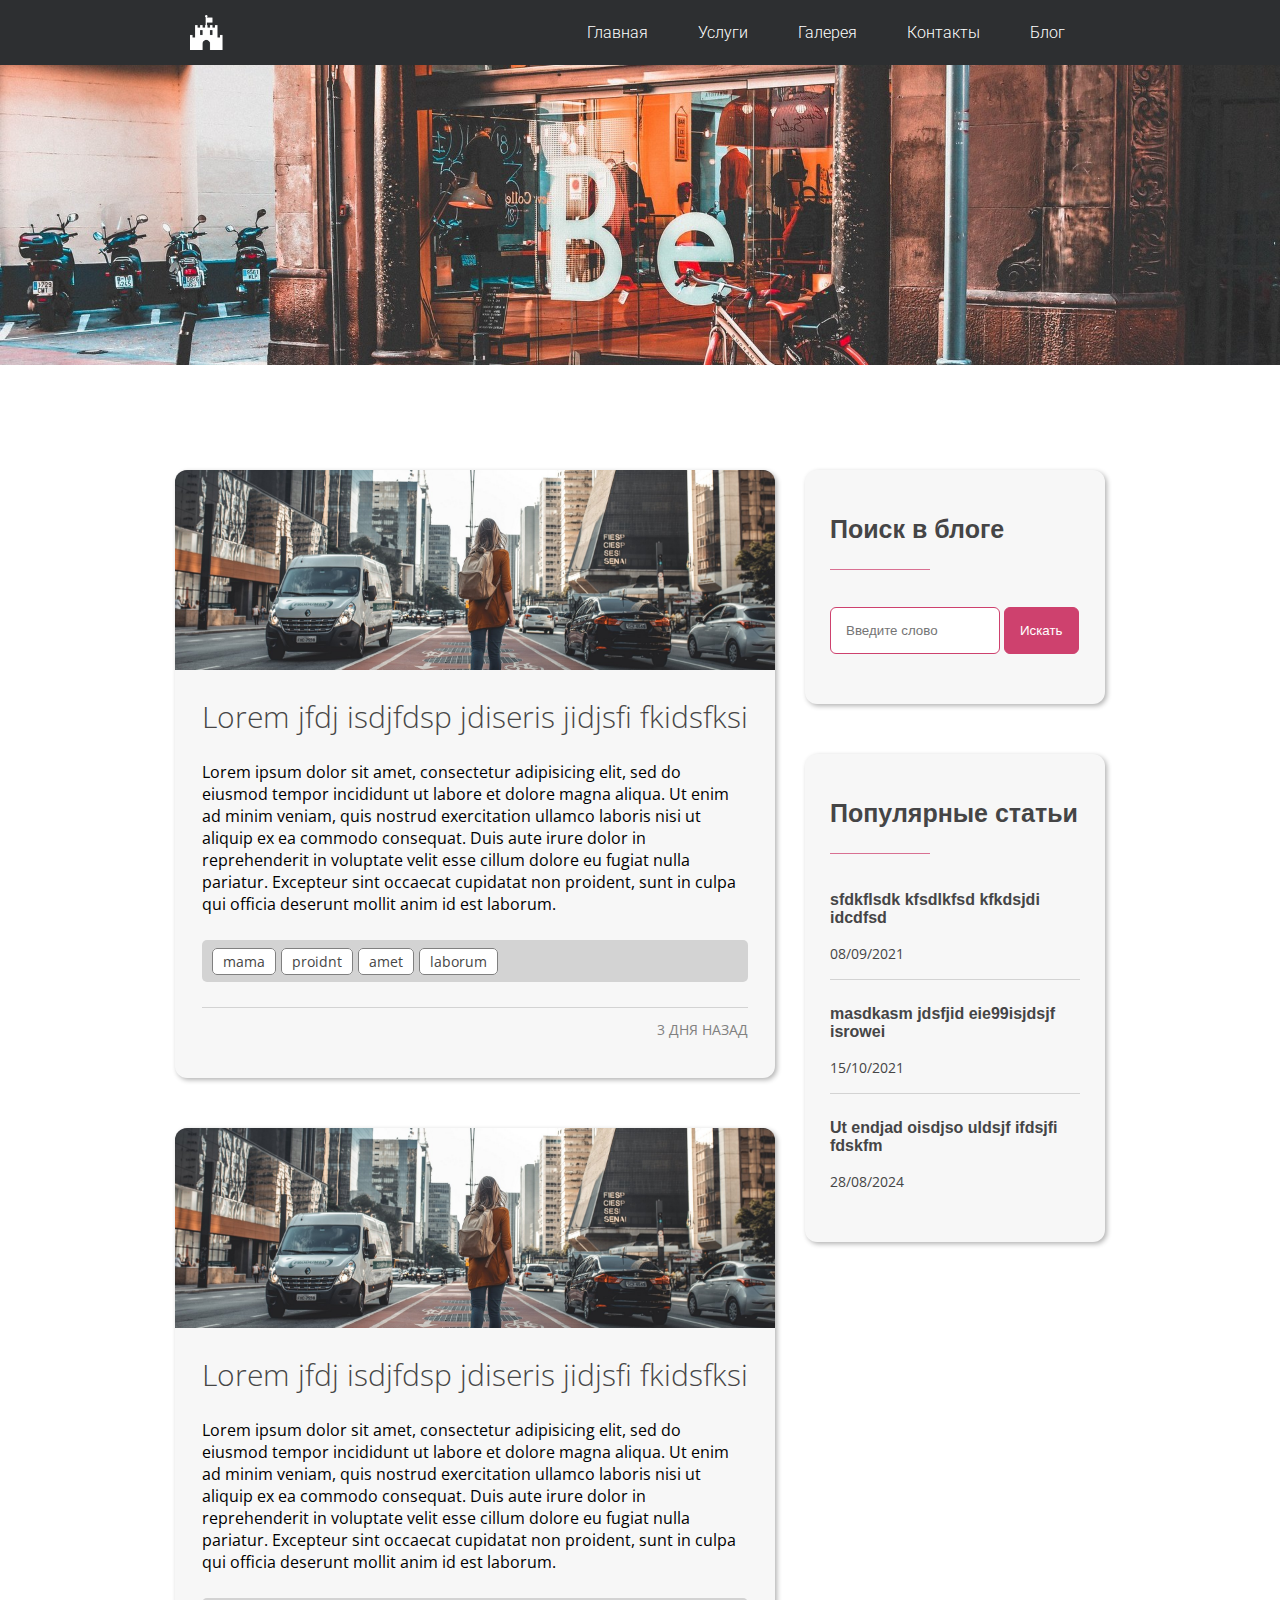
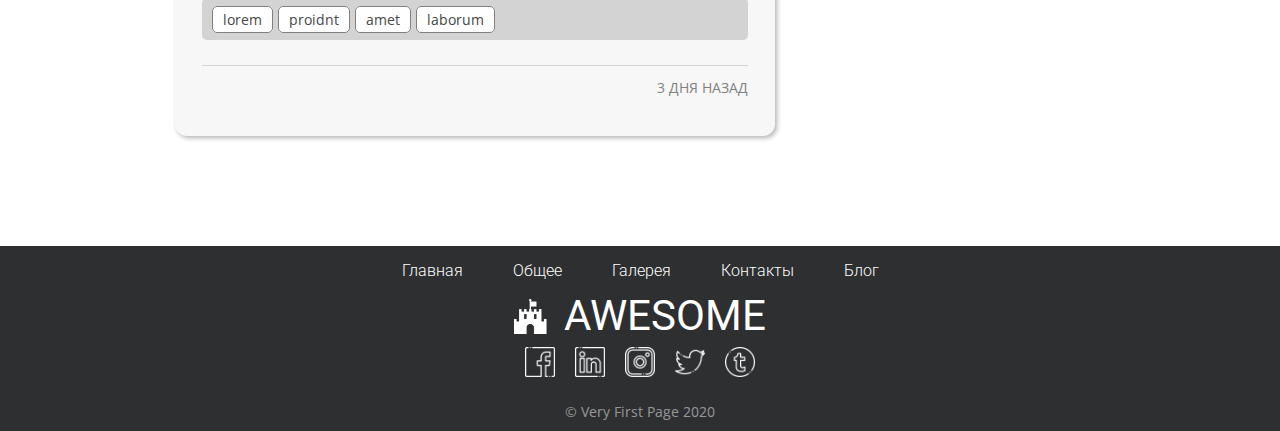
==== blog.html @ 2f08e131 "Первый коммит в проекте" ====
<!DOCTYPE html>
<html lang="ru" dir="ltr">
  <head>
    <meta charset="UTF-8">
    <title>First Document</title>
    <link rel="stylesheet" type="text/css" href="css/style.css">
    <link rel="stylesheet" type="text/css" href="css/fonts.css">
    <link rel="stylesheet" type="text/css" href="css/blog.css">
    <link href="https://fonts.googleapis.com/css?family=Roboto:300,400,500&display=swap&subset=cyrillic" rel="stylesheet">
    <script src="js/script.js"></script>
    <meta name="viewport" content="width=device-width, initial-scale=1">
    <script src="https://code.jquery.com/jquery-3.5.1.min.js"></script>
    <script src="js/script.js"></script>
    <script src="js/popup.js"></script>
    <script src="js/blog.js"></script>
  </head>
  <body>
    <header>
      <nav id="myTopnav">
        <img src="img/fort-icon.png" alt="Логотип сайта">
        <ul>
          <li><a href="index.html" class="menu-element" title="На главную">Главная</a></li>
          <li><a href="#services" class="menu-element" data-link="services" title="Об услугах">Услуги</a></li>
          <li><a href="gallery.html" class="menu-element" title="Фотогалерея">Галерея</a></li>
          <li><a href="contacts.html" class="menu-element" title="Контактные данные">Контакты</a></li>
          <li><a href="blog.html" class="menu-element" title="Блог">Блог</a></li>
        </ul>
        <div id="hamburger" class="icon">&#9776;</div>
      </nav>
    </header>
    <main>
      <section id="top">
        <img class="top-image" src="img/01.jpg" alt="Обложка страницы">
      </section>
      <article class="blog-article">
        <div class="blog-container">
          <section class="blog-card">
            <div class="blog-header">
              <div class="blog-cover">
              </div>
            </div>
            <div class="blog-body">
              <div class="blog-title">
                <h2>Lorem jfdj isdjfdsp jdiseris jidjsfi fkidsfksi</h2>
              </div>
              <div class="blog-text">
                <p>Lorem ipsum dolor sit amet, consectetur adipisicing elit, sed do eiusmod tempor incididunt ut labore et dolore magna
                  aliqua. Ut enim ad minim veniam, quis nostrud exercitation
                  ullamco laboris nisi ut aliquip ex ea commodo consequat.
                  Duis aute irure dolor in reprehenderit in voluptate velit esse cillum dolore eu fugiat nulla pariatur. Excepteur sint occaecat cupidatat non proident,
                  sunt in culpa qui officia deserunt mollit anim id est laborum.</p>
              </div>
              <div class="blog-tags">
                <ul>
                  <li><a href="#">mama</a></li>
                  <li><a href="#">proidnt</a></li>
                  <li><a href="#">amet</a></li>
                  <li><a href="#">laborum</a></li>
                </ul>
              </div>
              <div class="blog-footer">
                <div class="blog-published-date">
                  3 дня назад
                </div>
              </div>
            </div>
          </section>
          <section class="blog-card">
            <div class="blog-header">
              <div class="blog-cover">
              </div>
            </div>
            <div class="blog-body">
              <div class="blog-title">
                <h2>Lorem jfdj isdjfdsp jdiseris jidjsfi fkidsfksi</h2>
              </div>
              <div class="blog-text">
                <p>Lorem ipsum dolor sit amet, consectetur adipisicing elit, sed do eiusmod tempor incididunt ut labore et dolore magna
                  aliqua. Ut enim ad minim veniam, quis nostrud exercitation
                  ullamco laboris nisi ut aliquip ex ea commodo consequat.
                  Duis aute irure dolor in reprehenderit in voluptate velit esse cillum dolore eu fugiat nulla pariatur. Excepteur sint occaecat cupidatat non proident,
                  sunt in culpa qui officia deserunt mollit anim id est laborum.</p>
              </div>
              <div class="blog-tags">
                <ul>
                  <li><a href="#">lorem</a></li>
                  <li><a href="#">proidnt</a></li>
                  <li><a href="#">amet</a></li>
                  <li><a href="#">laborum</a></li>
                </ul>
              </div>
              <div class="blog-footer">
                <div class="blog-published-date">
                  3 дня назад
                </div>
              </div>
            </div>
          </section>
        </div>
        <aside class="blog-aside">
          <div class="aside-search">
            <h3 class="search-title">Поиск в блоге</h3>
            <div class="search-delimiter"></div>
            <input class="search-text" type="search" name="search-text" value="" placeholder="Введите слово">
            <input class="search-do" type="submit" name="search-do" value="Искать">
          </div>
          <div class="aside-recent">
            <h3 class="search-title">Популярные статьи</h3>
            <div class="search-delimiter"></div>
            <div class="recent-item">
              <p>sfdkflsdk kfsdlkfsd kfkdsjdi idcdfsd</p>
              <span>08/09/2021</span>
            </div>

            <div class="recent-item">
              <p>masdkasm jdsfjid eie99isjdsjf isrowei</p>
              <span>15/10/2021</span>
            </div>

            <div class="recent-item">
              <p>Ut endjad oisdjso uldsjf ifdsjfi fdskfm</p>
              <span>28/08/2024</span>
            </div>
          </div>
        </aside>
      </article>
      <footer>
       <nav id="myTopnav">
         <ul class="menu">
          <li><a href="index.html" class="menu-element"  title="На главную">Главная</a></li>
          <li><a href="#services" class="menu-element" data-link="services" title="Общая информация">Общее</a></li>
          <li><a href="gallery.html" class="menu-element" title="Фотогалерея">Галерея</a></li>
          <li><a href="contacts.html" class="menu-element" title="Контактная информация">Контакты</a></li>
          <li><a href="blog.html" class="menu-element" data-link="blog" title="Блог">Блог</a></li>
        </ul>
      </nav>
      <div class="brand">
        <img src="img/fort-icon.png" alt="Логотип сайта">
        <span>AWESOME</span>
      </div>
      <div class="social">
        <a href="#" title="Facebook" target="_blank">
          <img class="social-img" src="img/social/001-facebook.png" alt="Facebook">
        </a>
        <a href="#" title="LinkedIn" target="_blank">
          <img class="social-img" src="img/social/004-linkedin.png" alt="LinkedIn">
        </a>
        <a href="#" title="Instagram" target="_blank">
          <img class="social-img" src="img/social/005-instagram.png" alt="Instagram">
        </a>
        <a href="#" title="Twitter" target="_blank">
          <img class="social-img" src="img/social/007-twitter.png" alt="Twitter">
        </a>
        <a href="#" title="Tumblr" target="_blank">
          <img class="social-img" src="img/social/010-tumblr.png" alt="Tumblr">
        </a>
      </div>
      <div class="copyright">© Very First Page 2020</div>
    </footer>
    </body>
  </html>
---- css/style.css ----
* {
  margin: 0;
  padding: 0;
  box-sizing: border-box;
}
body {
    font-family: "OpenSans-Light", Helvetica, Arial, sans-serif;
  }
header ul,
footer ul {
font-family: "Roboto", "OpenSans-Light", Helvetica, Arial, sans-serif;
font-weight: 300;
display: flex;
justify-content: flex-end;
align-items: center;
flex: 1;
  }
  header {
    background: #2d2f31;
    position: sticky;
    top: 0;
    z-index: 1;
  }
  header nav,
  footer nav {
    display: flex;
    justify-content: space-between;
    max-width: 960px;
    margin:auto;
    padding: 0 30px;
  }
  header li,
  footer li {
    display: inline-block;
    padding: 15px 25px;
    color:#ffffff;
  }
  header nav img {
    width: 35px;
    padding: 15px 0;
  }
  header nav a,
  footer nav a {
    color:#ffffff;
    text-decoration: none;
    border-bottom: 1px solid transparent;
    transition: border 250 ms ease-in-out;
  }
  header nav a:hover,
  footer nav a:hover {
    border-bottom: 1px solid #ffffff;
  }
  footer ul {
    justify-content: center;
  }
.top-image{
  width: 100%;
}
.top-image-sub {
  width: 100%;
  height: 150px;
  object-fit: cover;
}
.services {
 text-align: center;
 margin: 50px 0;
}
.main-title {
  text-align:center;
 font-size: 32px;
 font-weight: 300;
 color: #313131;
}
.delimiter {
 width: 100px;
 margin: 10px auto 15px;
 height: 1px;
 background: rgba(206, 65, 110, 0.74);
}
.main-title-description {
  color: #616161;
  text-align: center;
}
.services p {
 color: #616161;
}
.services-container {
  margin: 25px 0;
  display: flex;
  justify-content: center;
}
.container-row {
  text-align: center;
  max-width: 960px;
  margin: 0 auto;
  display: flex;
  justify-content: space-between;
  flex-wrap: wrap;
  padding: 0 30px;
}
.row-item {
  width: 30%;
  margin: 25px 0;
}
.row-item img {
  width: 90px;
  opacity: 0.75;
}
.row-item h2 {
  font-weight: 400;
  font-size: 26px;
  margin: 8px 0;
}


.portfolio-container {
 margin: 50px 0;
 display: flex;
 flex-wrap: wrap;
}
.portfolio-item {
 background-size: cover;
 background-position: center;
 width: 33.33%;
 height: 250px;
 display: flex;
 align-items: center;
}
.description-container {
 padding: 20px;
 display: flex;
 flex-direction: column;
 justify-content: center;
 text-align: center;
 opacity: 0;
 height: 0;
 background: #2d2f31;
 transition: all 250ms ease-in-out; }
.portfolio-item:hover .description-container {
  opacity: 0.8;
  height: 100%;
}
.portfolio-title,
.portfolio-description {
  color: white;
}
.portfolio-title {
  font-weight: 400;
  font-size: 22px;
  margin-bottom: 5px;
}
.overlay {
  margin: 80px 0;
  padding: 80px 30px;
  background: #2d2f31 url('../img/02.jpg') no-repeat;
  background-size: cover;
  text-align: center;
  background-attachment: fixed;
  position: relative;
  z-index: 1;
}
.overlay::before {
  position: absolute;
  top: 0;
  left: 0;
  width: 100%;
  height: 100%;
  background: #081828;
  content: "";
  transition: all .4s ease;
  opacity: .7;
  z-index: -1;
}
.common-button {
  border: 1px solid #2d2f31;
  background-color: transparent;
  padding: 15px 25px;
  border-radius: 4px;
  color: #2d2f31;
  font-size: 20px;
  cursor: pointer;
  margin-top: 30px;
  transition: all 250ms ease;
}
.common-button:hover {
  color: #fff;
  background-color: #2d2f31;
}
.black-back .common-button {
  border-color: rgba(206, 65, 110, 0.74);
  color: #ce416e;
}
.black-back .common-button:hover {
  color: #fff;
  background-color: rgba(206, 65, 110, 0.74);
}
.black-back .main-title {
  color: #fff;
}
.black-back .main-title-description {
  color: #fff;
}
.contact-form {
  max-width: 960px;
  padding: 0 30px;
  margin: 50px auto;
  display: flex;
  justify-content: space-around;
  flex-wrap: wrap;
}
.contact-form .col {
  width: 50%;
  margin-bottom: 25px;
}
.contact-form .col:nth-child(odd) {
  border-right: none;
}
.contact-form .row-col {
  width: 100%;
  margin-bottom: 25px;
}
.contact-form input,
.contact-form textarea {
  border: 1px solid #afafaf;
  padding: 15px;
}
.contact-form .submit {
  background: #2d2f31;
  color: #ffffff;
  font-size: 16px;
  font-weight: 300;
  font-family: inherit;
  border-radius: 4px;
  cursor: pointer;
  transition: all 250ms ease-in-out;
}
.contact-form .submit:hover {
  background: #4c4c4c;
}
.contact-form .submit:active {
  background: #2c3b4a;
}
.contact-form .check {
  color: #616161;
  text-align: center;
}
.contact-form .check a {
  color: #ce416e;
}
footer {
  background: #2d2f31;
  padding-bottom: 10px;
}
.brand {
  display: flex;
  justify-content: center;
  align-items: center;
}
.brand span {
  font-size: 42px;
  font-weight: 400;
  color: white;
  font-family: "Roboto", "OpenSans-Light", Helvetica, Arial, sans-serif;
  line-height: 1;
  margin-left: 15px;
}
.brand img {
  width: 35px;
}
.social {
  display: flex;
  justify-content: center;
}
.social a {
  margin: 10px;
}
.social img {
  width:30px;
}
.copyright {
  font-size: 14px;
  margin-top: 10px;
  text-align: center;
  color: rgba(255, 255, 255, 0.5);
}
.popup-container {
  position: fixed;
  z-index: 2;
  background: rgba(0,0,0,0);
  top: 0;
  right: 0;
  left: 0;
  bottom: -1500px;
  display: flex;
  justify-content: center;
  align-items: center;
  transition: all 250ms ease;
}
.popup-container.ready {
  background: rgba(0,0,0,0.5);
  bottom: 0;
}
.popup {
  background: white;
  border-radius: 10px;
  padding: 15px 15px 35px;
  max-width: 75%;
  box-shadow: 0 0 0px 10px rgba(0,0,0,0.5);
  cursor: pointer;
}
.testimonials {
  margin: 80px;
}
.testimonials-container {
  max-width: 960px;
  margin: auto;
  overflow: hidden;
}
.testimonials-inner {
  display: flex;
  padding: 40px 0 25px;
  transition: transform 350ms ease-in-out;
}
.testimonials-card {
  box-shadow: 0 0 8px rgba(0,0,0,0.2);
  width: 47%;
  flex-shrink: 0;
  margin: 15px;
  border-radius: 7px;
  padding: 15px;
  color: #454546;
}
.card-img {
  width: 60px;
  border-radius: 50%;
  margin-right: 30px;
}
.card-row {
  display: flex;
  margin-bottom: 15px;
  align-items: center;
}
.card-head span {
  line-height: 1.5em;
  color: #c1c1c1;
}
.testimonials-controls {
  display: flex;
  justify-content: center;
  align-items: center;
  gap: 8px;
  margin-top: 15px;
}
.control-item {
  flex: none;
  width: 60px;
  height: 4px;
  border-radius: 2px;
  transition: background-color 250ms ease;
  background: lightgray;
  cursor: pointer;
}
.control-item:hover {
  background-color: gray;
}
.control-item.active {
  cursor: default;
  background-color: #ce416e;
}
/* О НАС */
.about-us {
  color: #454546;
}
.about-container {
  max-width:960px;
  margin: 80px auto;
}
.about-row {
  display: flex;
  align-items: center;
}
.about-column {
  width: 50%;
  padding: 0 15px;
}
.about-column img {
  width:100%;
}
.about-us h2,
.about-us h3,
.about-us p {
  margin-bottom: 15px;
}
.about-contact {
  display:flex;
}
.about-contact span {
  margin-bottom: 7px;
}
.about-contact span:first-child {
  flex: 1;
}
.about-contact span:last-child {
  color: #ce416e;
  font-weight: 600;
  flex: 3;
}
.our-achievment {
  background-color: #d33283;
  color: #ffffff;
}
.achievment-container {
  max-width: 960px;
  margin: 80px auto;
}
.achievment-row {
  display: flex;
  align-items: center;
  padding: 70px 0;
}
.achievment-column {
  width: 25%;
  padding: 0 15px;
}
.single-achievment {
  text-align: center;
}
.single-achievment p {
  font-size: 18px;
}
.counter {
  font-size: 40px;
  font-weight: 600;
}
.countup {
  display: inline-block;
}
.map {
  text-align: center;
  margin: 50px 0;
}

@media screen and (max-width: 992px) {
  header nav li {
    display: none;
    padding: 15px 0;
  }
  .row-item {
    width: 45%;
  }

.icon {
display: flex;
margin: auto 0;
color: white;
padding: 5px 10px;
cursor: pointer;
border: 1px solid white;
border-radius: 4px;
font-size: 20px;
  }
  nav li {
    display: none;
    padding: 15px 0;
  }
  .portfolio-item {
    width: 100%;
  }
  header ul {
position: absolute;
left: 0;
right: 0;
background: #2d2f31;
height: 0px;
top: 57px;
transition: all 250ms ease-in-out;
flex-direction: column;
  }
.responsive ul {
    height: 200px;
  }
.responsive li {
    display: inline-block;
  }
.about-container {
  max-width: 450px;
}
.about-row {
  flex-direction: column;
}
.about-column {
  width:100%
}
.content-left {
  margin-bottom: 25px;
  }
  .achievment-container {
    max-width: 450px;
  }
  .achievment-row {
    flex-direction: column;
    padding: 40px 0;
  }
  .achievment-column {
    width: 100%;
  }
  .single-achievment {
    margin: 20px 0;
  }
  .counter {
    font-size: 32px;
  }
  .testimonials {
    margin: 80px 0;
  }
  .testimonials-container {
    max-width: 760px;
  }
  .testimonials-card {
    width: 350px;
  }
}
@media screen and (max-width: 768px) {
  .container-row {
    flex-direction: column;
  }
  .row-item {
    width: unset;
  }
  .testimonials-container {
    max-width: 550px;
  }
  .testimonials-card {
    width: 250px;
  }
}
@media screen and (max-width: 576px) {
  .portfolio-item { width: 100%; }
  .contact-form .col:nth-child(odd) {
    border: 1px solid #afafaf;
  }
  .contact-form .col {
    width: 100%;
    margin-bottom: 15px;
  }
  .contact-form .submit {
    font-size: 14px;
  }
  .testimonials-container {
    max-width: 100%;
    padding: 0 15px;
  }
  .testimonials-inner {
    transform: translateX(0px) !important;
    flex-direction: column;
  }
  .testimonials-card {
    width: auto;
  }
  .testimonials-controls {
    display: none;
  }
}

@media screen and (min-width:992px){
  .icon {
    display: none;
  }
}
---- css/fonts.css ----
@font-face {
  font-family: "OpenSans-Light";
  src: url("../fonts/OpenSans-Light.ttf") format("truetype");
  font-style: normal;
  font-weight: 300;
}

@font-face {
  font-family: "OpenSans-Light";
  src: url("../fonts/OpenSans-Regular.ttf") format("truetype");
  font-style: normal;
  font-weight: 400;
}

@font-face {
  font-family: "OpenSans-Light";
  src: url("../fonts/OpenSans-Semibold.ttf") format("truetype");
  font-style: normal;
  font-weight: 600;
}
---- css/blog.css ----
.blog-article {
  display: flex;
  max-width: 960px;
  margin: 70px auto 30px;
}
.blog-container {
  flex: 2;
  padding: 30px 15px;
}
.blog-aside {
  flex: 1;
  padding: 30px 15px;
}
.blog-card {
  background: #f7f7f7;
  margin: 0 auto 50px;
  box-shadow: 2px 2px 5px rgba(0,0,0,0.3);
  border-radius: 12px;
  overflow: hidden;
}
.blog-cover {
  background: lightgray url('../img/blog/blog02.jpg') center no-repeat;
  background-size: cover;
  height: 200px;
}
.blog-body {
  padding: 27px;
}
.blog-title {
  margin-bottom: 25px;
}
.blog-title h2 {
  font-weight: 100;
  font-size: 30px;
  line-height: 1.3em;
}
.blog-title {
  line-height: 1.5em;
  color: #464646;
}
.blog-tags ul {
  display: flex;
  justify-content: flex-start;
  list-style: none;
  background: lightgray;
  padding: 10px;
  border-radius: 5px;
  margin: 25px 0;
}
.blog-tags li {
  padding: 0 5px 0 0;
}
.blog-tags a {
  text-decoration: none;
  color: #464646;
  border: 1px solid gray;
  border-radius: 5px;
  padding: 3px 10px;
  font-size: 14px;
  background: white;
  transition: all 250ms ease;
  box-shadow: 2px 2px 5px rgba(0,0,0,0);
}
.blog-tags a:hover {
  border: 1px solid #464646;
  box-shadow: 2px 2px 4px rgba(0,0,0,0.2);
}
.blog-footer {
  border-top: 1px solid lightgray;
  padding: 12px 0;
  display: flex;
  justify-content: flex-end;
  text-transform: uppercase;
  font-size: 14px;
  font-weight: 400;
  color: gray;
}
.aside-search,
.aside-recent {
  background: #f7f7f7;
  box-shadow: 2px 2px 5px rgba(0,0,0,0.3);
  border-radius: 12px;
  padding: 45px 25px 50px;
  margin-bottom: 50px;
}
.search-title {
  font-size: 25px;
  color: #454546;
}
.search-delimiter {
  width: 100px;
  margin: 25px 0 37px;
  height: 1px;
  background: rgba(206,65,110,0.74);
}
.search-text, .search-do {
  border: 1px solid #ce416e;
  padding: 15px;
  border-radius: 6px;
}
.search-text {
  width: 170px;
}
.search-do {
  background: #ce416e;
  color: white;
  cursor: pointer;
}
.recent-item:not(:last-child) {
  margin-bottom: 25px;
  border-bottom: 1px solid lightgray;
  padding-bottom: 15px;
}
.recent-item p {
  color: #454546;
  font-weight: 600;
  margin-bottom: 15px;
  cursor: pointer;
  transition: color 250ms ease;
}
.recent-item p:hover {
  color: #ce416e;
}
.recent-item span {
  color: #454546;
  font-size: 14px;
}
@media screen and (max-width: 992px) {
.blog-container {
  max-width: 600px;
  flex-direction: column;
}
}

@media screen and (max-width: 768px) {

}

@media screen and (max-width: 576px) {

}
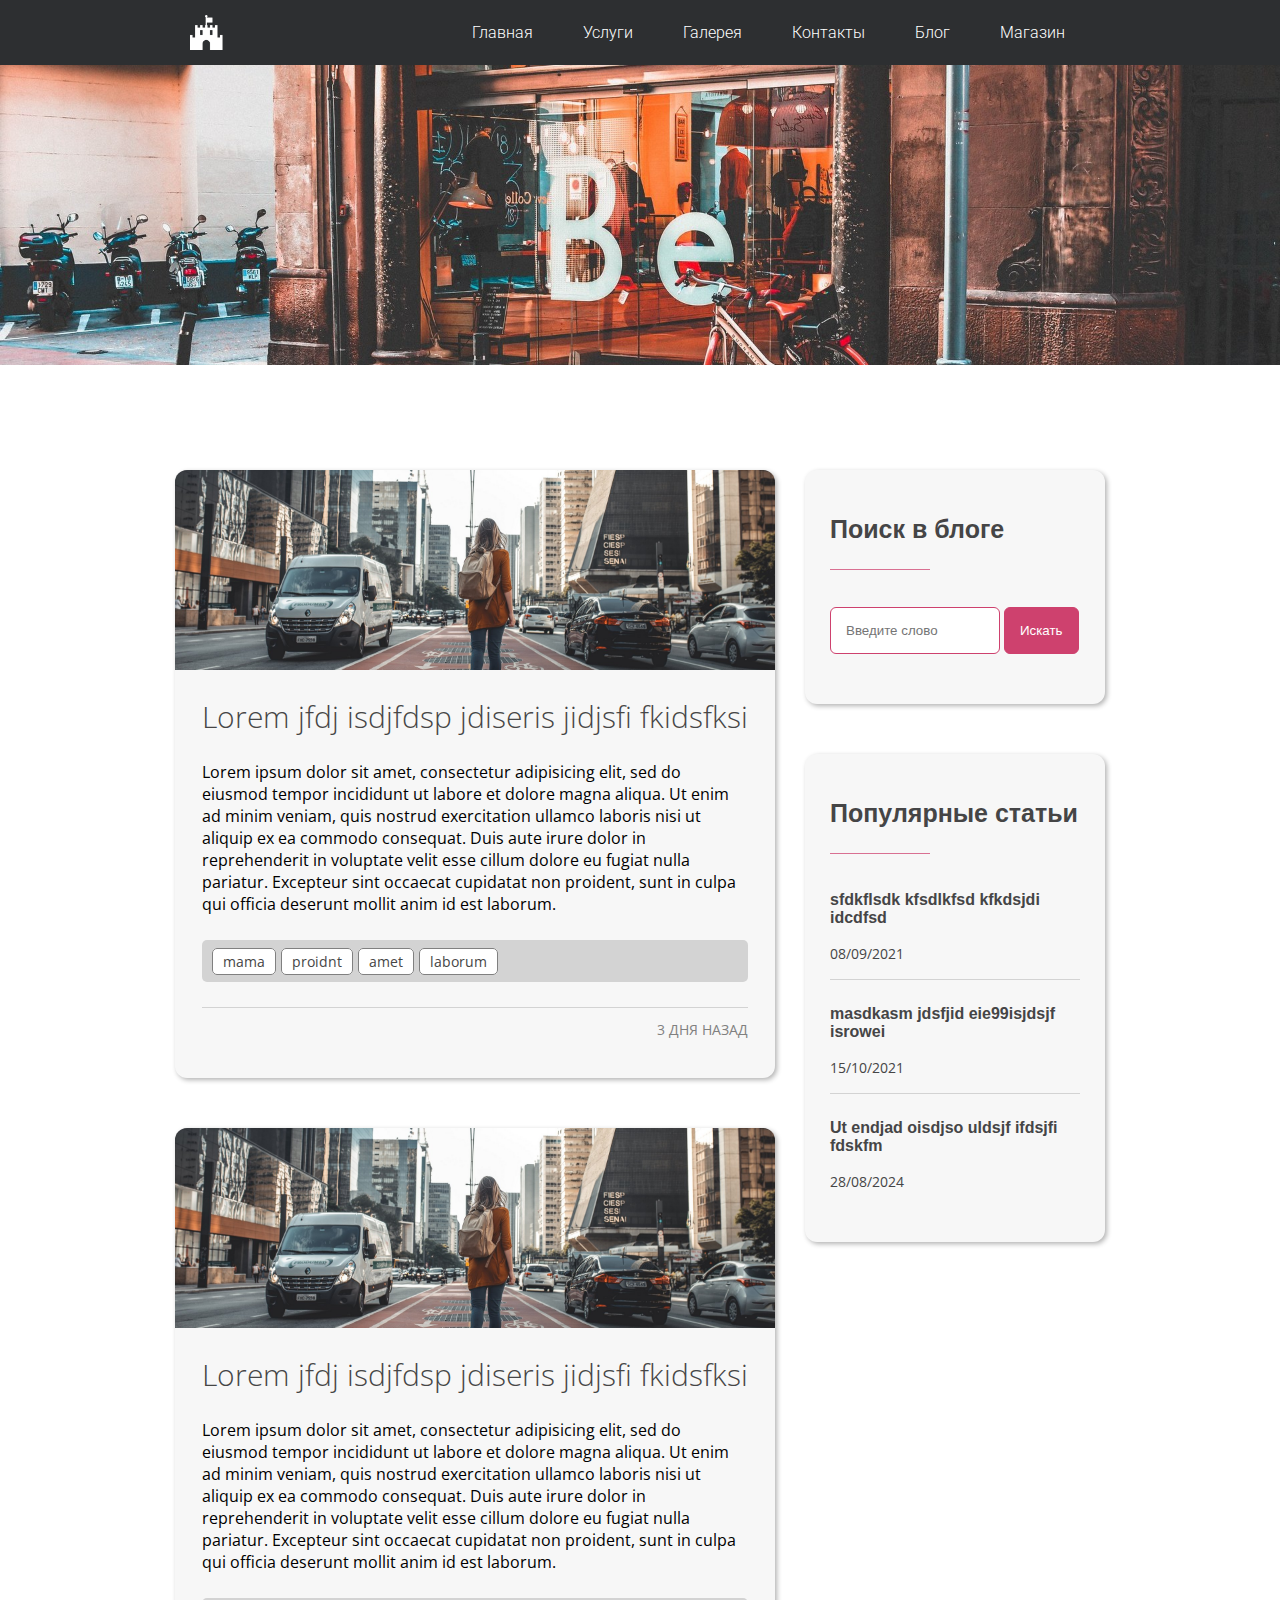
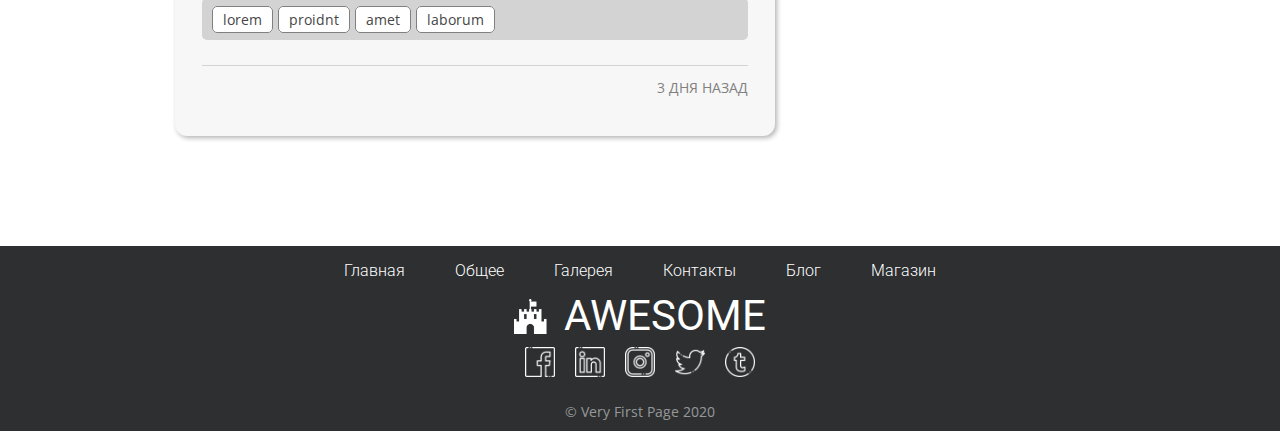
==== commit 09798c7a: "Добавлена страница магазина, подключена библиотека Bootstrap" ====
--- a/blog.html
+++ b/blog.html
@@ -24,6 +24,7 @@
           <li><a href="gallery.html" class="menu-element" title="Фотогалерея">Галерея</a></li>
           <li><a href="contacts.html" class="menu-element" title="Контактные данные">Контакты</a></li>
           <li><a href="blog.html" class="menu-element" title="Блог">Блог</a></li>
+          <li><a href="shop.html" class="menu-element" title="Магазин">Магазин</a></li>
         </ul>
         <div id="hamburger" class="icon">&#9776;</div>
       </nav>
@@ -132,6 +133,7 @@
           <li><a href="gallery.html" class="menu-element" title="Фотогалерея">Галерея</a></li>
           <li><a href="contacts.html" class="menu-element" title="Контактная информация">Контакты</a></li>
           <li><a href="blog.html" class="menu-element" data-link="blog" title="Блог">Блог</a></li>
+          <li><a href="shop.html" class="menu-element" title="Магазин">Магазин</a></li>
         </ul>
       </nav>
       <div class="brand">
